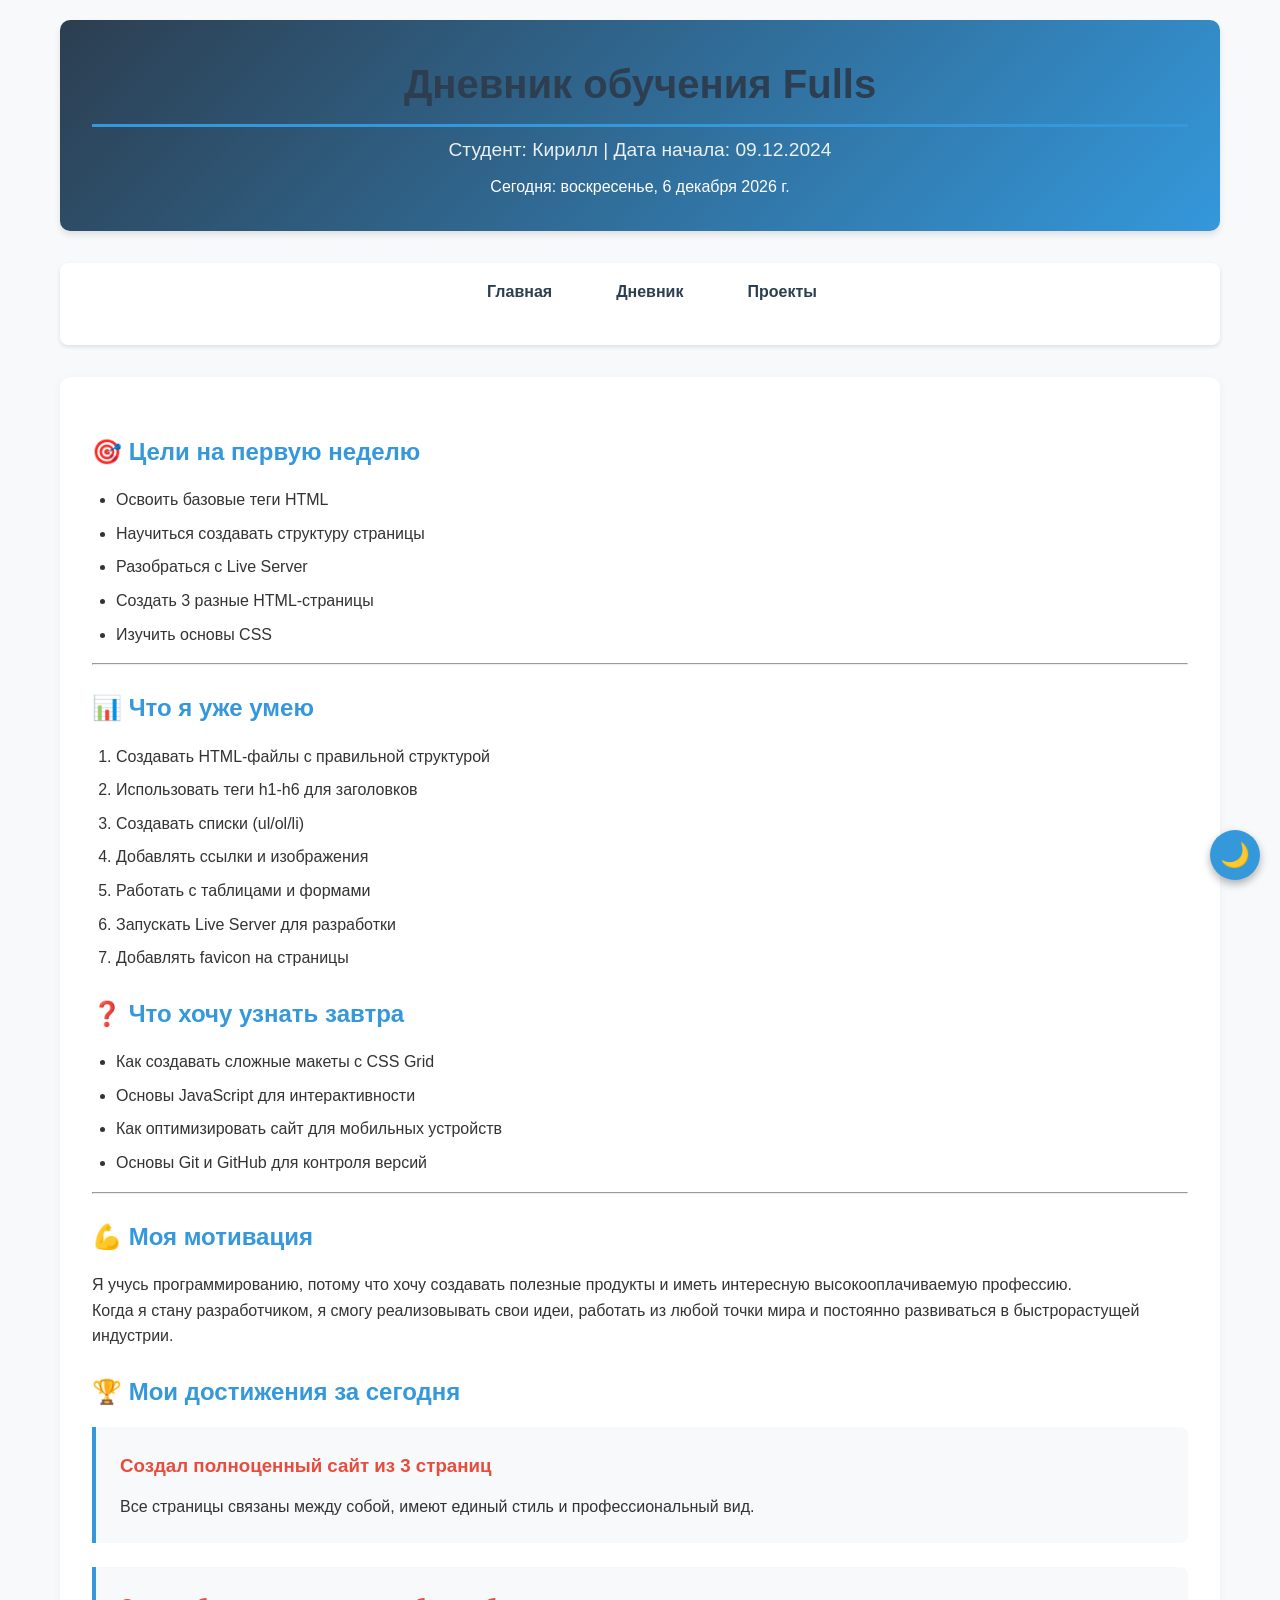
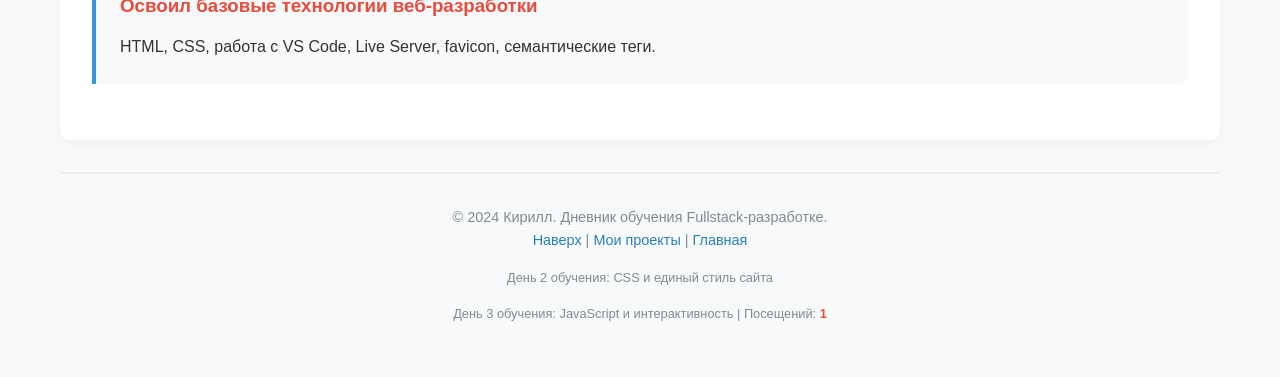
==== diary.html @ eb72606e "Мой первый сайт: HTML, CSS, JavaScript" ====
<!DOCTYPE html>
<html lang="ru">
<head>
    <meta charset="UTF-8">
    <meta name="viewport" content="width=device-width, initial-scale=1.0">
    <title>Дневник обучения Fullstack-разработке</title>
    <link rel="stylesheet" href="style.css">
    <link rel="icon" href="data:image/svg+xml,<svg xmlns=%22http://www.w3.o rg/2000/svg%22 viewBox=%220 0 100 100%22><text y=%22.9em%22 font-size=%2290%22>📘</text></svg>">
</head>
<body>
    <!-- Шапка сайта -->
  <header class="site-header">
    <h1 class="site-title">Дневник обучения Fullstack-разработке</h1>
    <p class="site-subtitle">Студент: Кирилл | Дата начала: 09.12.2024</p>
    <p style="margin-top: 0.5rem; font-size: 1rem;">Сегодня: <span class="current-date"></span></p>
</header>
    <!-- Навигационное меню -->
    <nav class="main-nav">
        <ul class="nav-list">
            <li><a href="index.html">Главная</a></li>
            <li><a href="diary.html">Дневник</a></li>
            <li><a href="projects.html">Проекты</a></li>
        </ul>
    </nav>

    <!-- Основное содержание -->
    <main class="main-content">
        <section>
            <h2>🎯 Цели на первую неделю</h2>
            <ul>
                <li>Освоить базовые теги HTML</li>
                <li>Научиться создавать структуру страницы</li>
                <li>Разобраться с Live Server</li>
                <li>Создать 3 разные HTML-страницы</li>
                <li>Изучить основы CSS</li>
            </ul>
        </section>

        <hr>

        <section>
            <h2>📊 Что я уже умею</h2>
            <ol>
                <li>Создавать HTML-файлы с правильной структурой</li>
                <li>Использовать теги h1-h6 для заголовков</li>
                <li>Создавать списки (ul/ol/li)</li>
                <li>Добавлять ссылки и изображения</li>
                <li>Работать с таблицами и формами</li>
                <li>Запускать Live Server для разработки</li>
                <li>Добавлять favicon на страницы</li>
            </ol>
        </section>

        <section>
            <h2>❓ Что хочу узнать завтра</h2>
            <ul>
                <li>Как создавать сложные макеты с CSS Grid</li>
                <li>Основы JavaScript для интерактивности</li>
                <li>Как оптимизировать сайт для мобильных устройств</li>
                <li>Основы Git и GitHub для контроля версий</li>
            </ul>
        </section>

        <hr>

        <section>
            <h2>💪 Моя мотивация</h2>
            <p>Я учусь программированию, потому что хочу создавать полезные продукты и иметь интересную высокооплачиваемую профессию.</p>
            <p>Когда я стану разработчиком, я смогу реализовывать свои идеи, работать из любой точки мира и постоянно развиваться в быстрорастущей индустрии.</p>
        </section>

        <section>
            <h2>🏆 Мои достижения за сегодня</h2>
            <div class="project-card">
                <h3>Создал полноценный сайт из 3 страниц</h3>
                <p>Все страницы связаны между собой, имеют единый стиль и профессиональный вид.</p>
            </div>
            <div class="project-card">
                <h3>Освоил базовые технологии веб-разработки</h3>
                <p>HTML, CSS, работа с VS Code, Live Server, favicon, семантические теги.</p>
            </div>
        </section>
    </main>

    <!-- Подвал сайта -->
    <footer class="site-footer">
        <p>© 2024 Кирилл. Дневник обучения Fullstack-разработке.</p>
        <p><a href="#top">Наверх</a> | <a href="projects.html">Мои проекты</a> | <a href="index.html">Главная</a></p>
        <p style="margin-top: 1rem; font-size: 0.8rem;">День 2 обучения: CSS и единый стиль сайта</p>
        <p style="margin-top: 1rem; font-size: 0.8rem;"> День 3 обучения: JavaScript и интерактивность |  Посещений: <span class="visit-counter">0</span></p>
    </footer>
     <!-- ПОДКЛЮЧЕНИЕ JAVASCRIPT -->
    <script src="script.js"></script>
</body>
</html>
---- style.css ----
/* ===== ОБЩИЕ СТИЛИ ===== */
* {
    margin: 0;
    padding: 0;
    box-sizing: border-box;
}

body {
    font-family: 'Segoe UI', Tahoma, Geneva, Verdana, sans-serif;
    line-height: 1.6;
    color: #333;
    background-color: #f8f9fa;
    max-width: 1200px;
    margin: 0 auto;
    padding: 20px;
}

/* ===== ШАПКА САЙТА ===== */
.site-header {
    background: linear-gradient(135deg, #2c3e50, #3498db);
    color: white;
    padding: 2rem;
    border-radius: 10px;
    margin-bottom: 2rem;
    text-align: center;
    box-shadow: 0 4px 6px rgba(0,0,0,0.1);
}

.site-title {
    font-size: 2.5rem;
    margin-bottom: 0.5rem;
}

.site-subtitle {
    font-size: 1.2rem;
    opacity: 0.9;
}

/* ===== НАВИГАЦИОННОЕ МЕНЮ ===== */
.main-nav {
    background: white;
    border-radius: 8px;
    padding: 1rem;
    margin-bottom: 2rem;
    box-shadow: 0 2px 4px rgba(0,0,0,0.1);
}

.nav-list {
    display: flex;
    list-style: none;
    justify-content: center;    
    gap: 2rem;
    flex-wrap: wrap;
}

.nav-list a {
    text-decoration: none;
    color: #2c3e50;
    font-weight: 600;
    padding: 0.5rem 1rem;
    border-radius: 5px;
    transition: all 0.3s ease;
}

.nav-list a:hover {
    background-color: #3498db;
    color: white;
    transform: translateY(-2px);
}

/* ===== ОСНОВНОЙ КОНТЕНТ ===== */
.main-content {
    background: white;
    padding: 2rem;
    border-radius: 10px;
    box-shadow: 0 2px 10px rgba(0,0,0,0.05);
    margin-bottom: 2rem;
}

/* ===== ЗАГОЛОВКИ ===== */
h1 {
    color: #2c3e50;
    margin-bottom: 1.5rem;
    padding-bottom: 0.5rem;
    border-bottom: 3px solid #3498db;
}

h2 {
    color: #3498db;
    margin: 1.5rem 0 1rem 0;
}

h3 {
    color: #e74c3c;
    margin: 1.2rem 0 0.8rem 0;
}

/* ===== СПИСКИ ===== */
ul, ol {
    margin-left: 1.5rem;
    margin-bottom: 1rem;
}

li {
    margin-bottom: 0.5rem;
}

/* ===== ССЫЛКИ ===== */
a {
    color: #2980b9;
    text-decoration: none;
    transition: color 0.3s;
}

a:hover {
    color: #e74c3c;
    text-decoration: underline;
}

/* ===== ТАБЛИЦЫ ===== */
table {
    width: 100%;
    border-collapse: collapse;
    margin: 1.5rem 0;
    box-shadow: 0 2px 5px rgba(0,0,0,0.1);
}

th, td {
    padding: 12px 15px;
    text-align: left;
    border-bottom: 1px solid #ddd;
}

th {
    background-color: #3498db;
    color: white;
    font-weight: 600;
}

tr:hover {
    background-color: #f5f5f5;
}

/* ===== КАРТОЧКИ ПРОЕКТОВ ===== */
.project-card {
    background: #f8f9fa;
    border-left: 4px solid #3498db;
    padding: 1.5rem;
    margin-bottom: 1.5rem;
    border-radius: 0 8px 8px 0;
}

.project-card h3 {
    margin-top: 0;
}

/* ===== ИЗОБРАЖЕНИЯ ===== */
img {
    max-width: 100%;
    height: auto;
    border-radius: 8px;
    margin: 1rem 0;
    box-shadow: 0 3px 6px rgba(0,0,0,0.1);
}

/* ===== ПОДВАЛ ===== */
.site-footer {
    text-align: center;
    padding: 2rem;
    margin-top: 2rem;
    border-top: 2px solid #eee;
    color: #7f8c8d;
    font-size: 0.9rem;
}
/* ===== АКТИВНАЯ ССЫЛКА В МЕНЮ ===== */
.nav-list a.active {
    background-color: #2c3e50;
    color: white;
    box-shadow: 0 2px 4px rgba(0,0,0,0.2);
}

.nav-list a.active:hover {
    background-color: #2c3e50;
    transform: none;
}
/* ===== ТЁМНАЯ ТЕМА ===== */
body.dark-theme {
    background-color: #1a1a1a;
    color: #f0f0f0;
}

body.dark-theme .main-content {
    background-color: #2d2d2d;
    color: #f0f0f0;
}

body.dark-theme .site-header {
    background: linear-gradient(135deg, #0d1b2a, #1b3a4b);
}

body.dark-theme .project-item {
    background-color: #2d2d2d;
    color: #f0f0f0;
}

body.dark-theme table {
    background-color: #2d2d2d;
}

body.dark-theme th {
    background-color: #1b3a4b;
}

body.dark-theme .nav-list a {
    color: #f0f0f0;
}

body.dark-theme .nav-list a:hover {
    background-color: #1b3a4b;
}

body.dark-theme .project-card {
    background-color: #252525;
}

/* Кнопка переключения темы */
.theme-switcher {
    position: fixed;
    bottom: 20px;
    right: 20px;
    background: #3498db;
    color: white;
    border: none;
    border-radius: 50%;
    width: 50px;
    height: 50px;
    cursor: pointer;
    font-size: 1.5rem;
    box-shadow: 0 4px 8px rgba(0,0,0,0.3);
    transition: all 0.3s ease;
    z-index: 1000;
}

.theme-switcher:hover {
    transform: scale(1.1);
    background: #2980b9;
}
/* ===== ФИЛЬТРЫ ПРОЕКТОВ ===== */
.filter-buttons {
    display: flex;
    gap: 0.5rem;
    flex-wrap: wrap;
}

.filter-btn {
    padding: 0.5rem 1rem;
    background: #ecf0f1;
    border: 2px solid #bdc3c7;
    border-radius: 20px;
    cursor: pointer;
    font-weight: 500;
    transition: all 0.3s ease;
}

.filter-btn:hover {
    background: #d5dbdb;
    transform: translateY(-2px);
}

.filter-btn.active {
    background: #3498db;
    color: white;
    border-color: #2980b9;
}

/* Анимация для фильтрации проектов */
.project-item {
    transition: all 0.3s ease;
}
/* ===== АДАПТИВНОСТЬ ===== */
@media (max-width: 768px) {
    body {
        padding: 10px;
    }
    
    .site-title {
        font-size: 2rem;
    }
    
    .nav-list {
        flex-direction: column;
        gap: 0.5rem;
        align-items: center;
    }
    
    .nav-list a {
        display: block;
        width: 200px;
        text-align: center;
    }
    
    .main-content {
        padding: 1rem;
    }
}
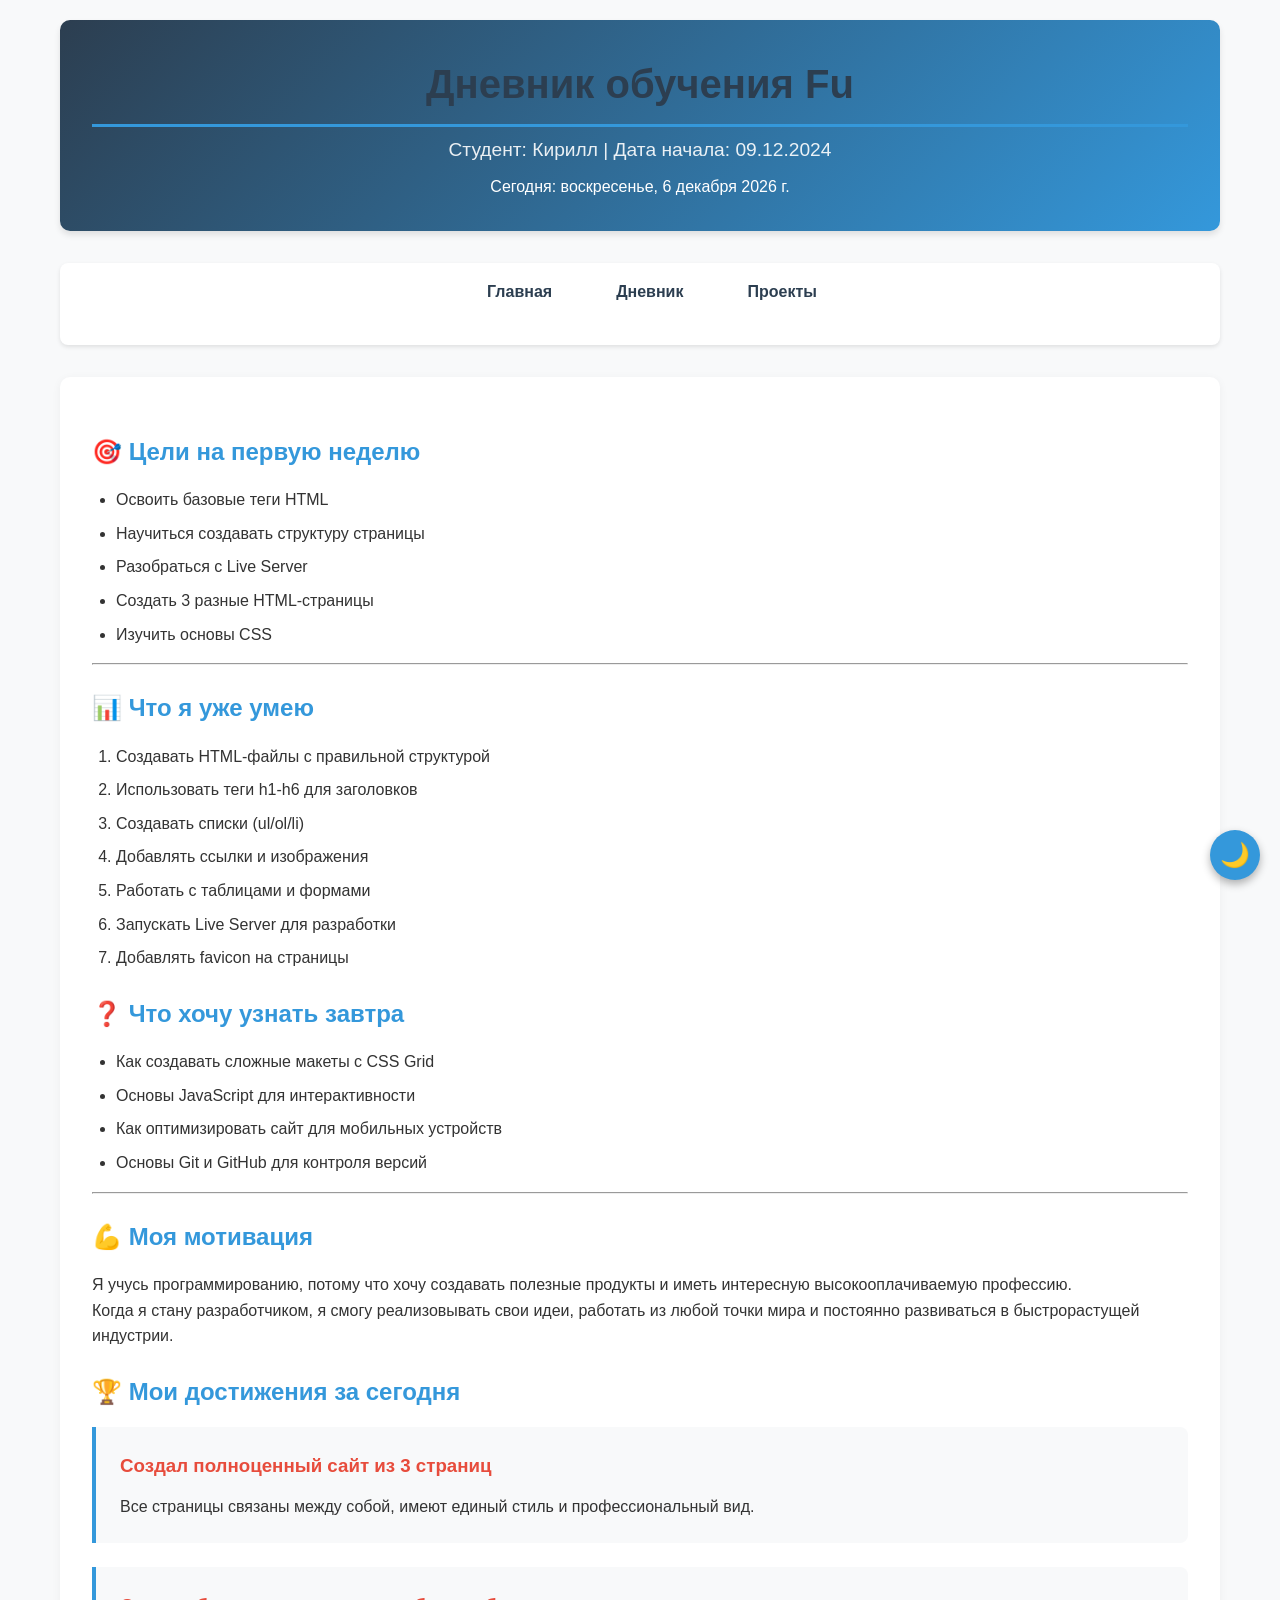
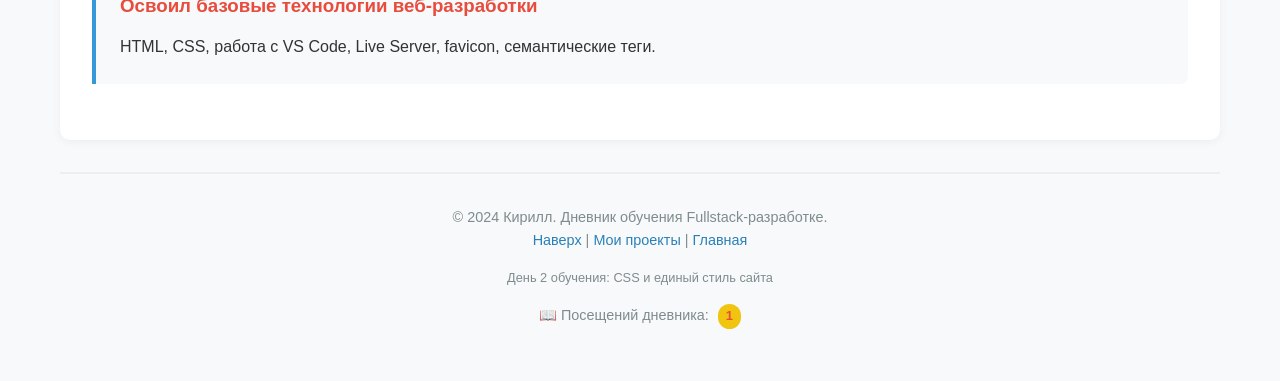
==== commit 57313bc8: "Добавили счетчики посещений на все страницы" ====
--- a/diary.html
+++ b/diary.html
@@ -87,7 +87,9 @@
         <p>© 2024 Кирилл. Дневник обучения Fullstack-разработке.</p>
         <p><a href="#top">Наверх</a> | <a href="projects.html">Мои проекты</a> | <a href="index.html">Главная</a></p>
         <p style="margin-top: 1rem; font-size: 0.8rem;">День 2 обучения: CSS и единый стиль сайта</p>
-        <p style="margin-top: 1rem; font-size: 0.8rem;"> День 3 обучения: JavaScript и интерактивность |  Посещений: <span class="visit-counter">0</span></p>
+        <p style="margin-top: 1rem; font-size: 0.9rem; color: #7f8c8d;">
+        📖 Посещений дневника: <span class="visit-counter">0</span>
+       </p>
     </footer>
      <!-- ПОДКЛЮЧЕНИЕ JAVASCRIPT -->
     <script src="script.js"></script>
--- a/style.css
+++ b/style.css
@@ -277,6 +277,44 @@
 .project-item {
     transition: all 0.3s ease;
 }
+/* ===== СТИЛИ ДЛЯ СЧЁТЧИКОВ ПОСЕЩЕНИЙ ===== */
+.visit-counter {
+    display: inline-block;
+    background: #f1c40f;
+    color: #2c3e50;
+    padding: 2px 8px;
+    border-radius: 12px;
+    font-weight: bold;
+    font-size: 0.9em;
+    margin-left: 5px;
+    animation: pulse 2s infinite;
+}
+
+@keyframes pulse {
+    0% { transform: scale(1); }
+    50% { transform: scale(1.05); }
+    100% { transform: scale(1); }
+}
+
+/* Для тёмной темы */
+body.dark-theme .visit-counter {
+    background: #f39c12;
+    color: #ecf0f1;
+}
+
+/* Автоматический счётчик */
+.auto-visit-counter {
+    animation: fadeIn 0.5s ease-out;
+}
+
+/* Стили для виджета статистики */
+.visit-stats-widget {
+    transition: transform 0.3s ease;
+}
+
+.visit-stats-widget:hover {
+    transform: translateY(-5px);
+}
 /* ===== АДАПТИВНОСТЬ ===== */
 @media (max-width: 768px) {
     body {
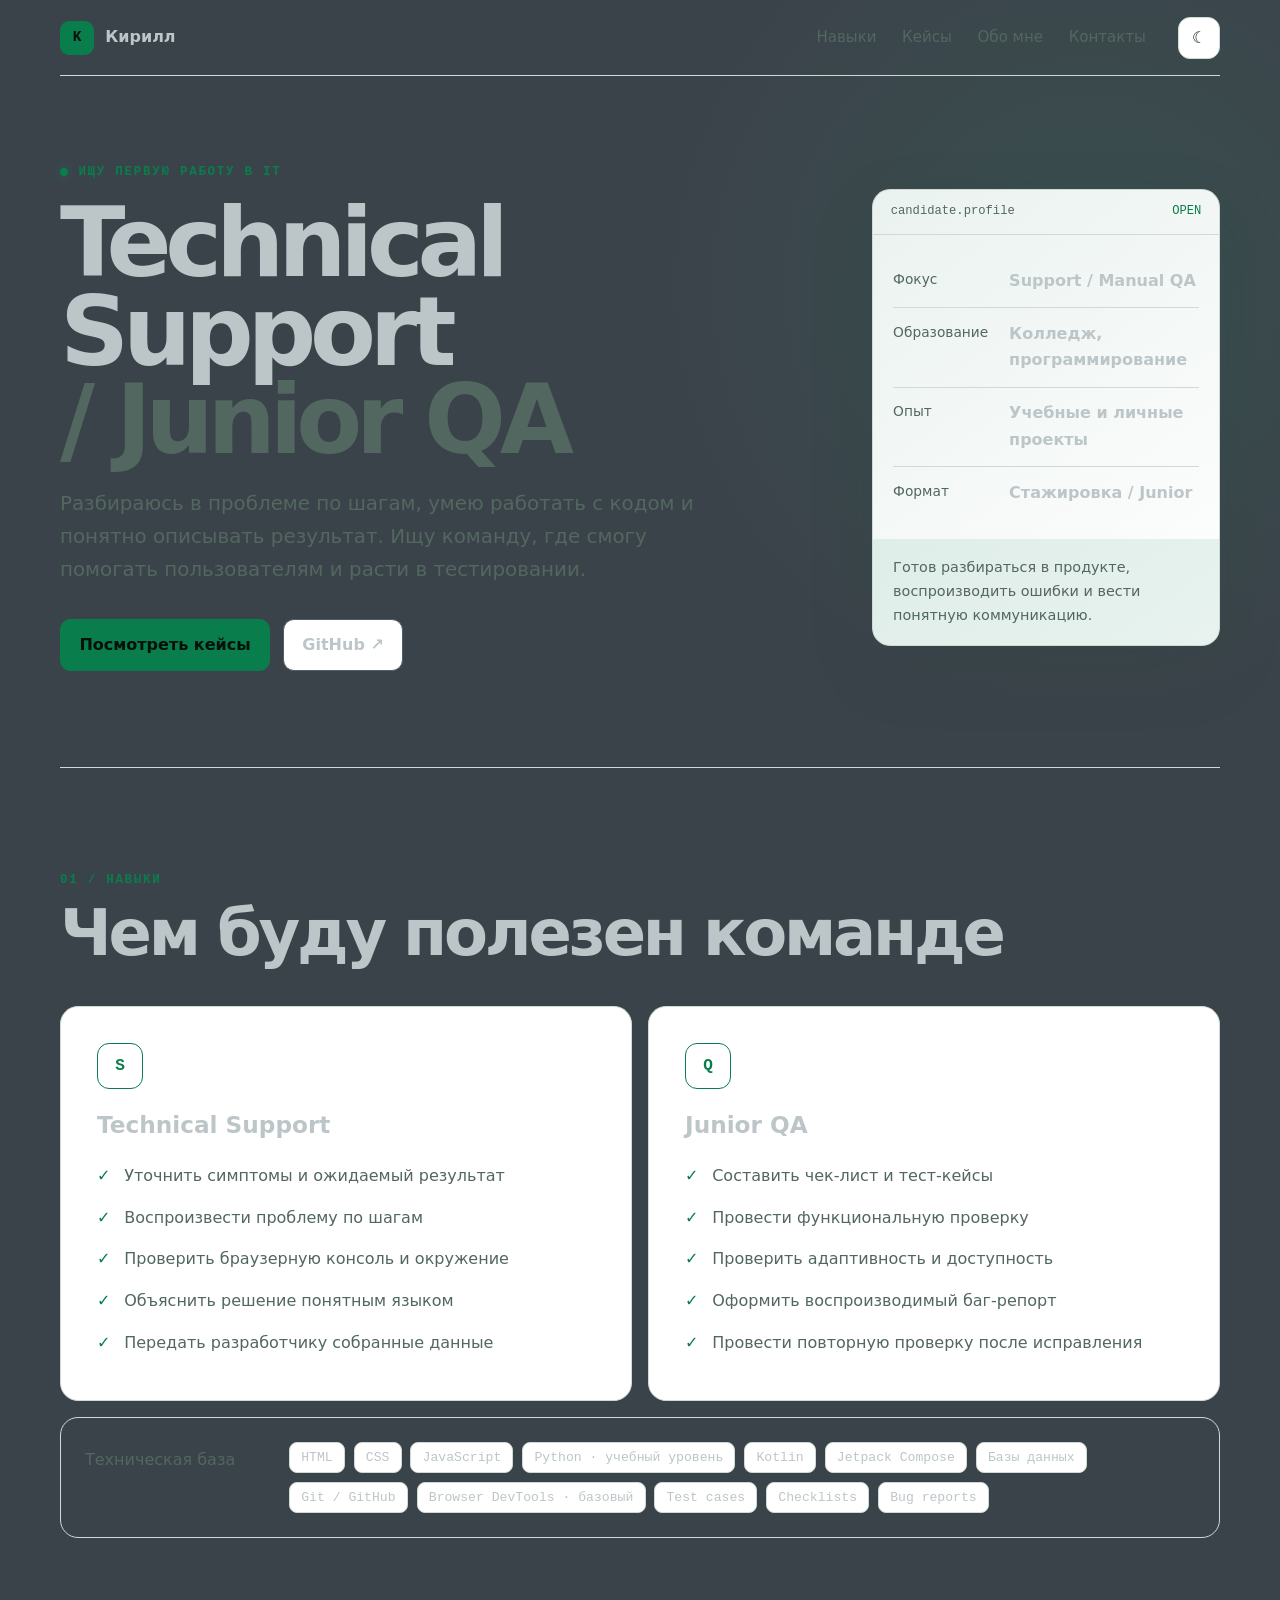
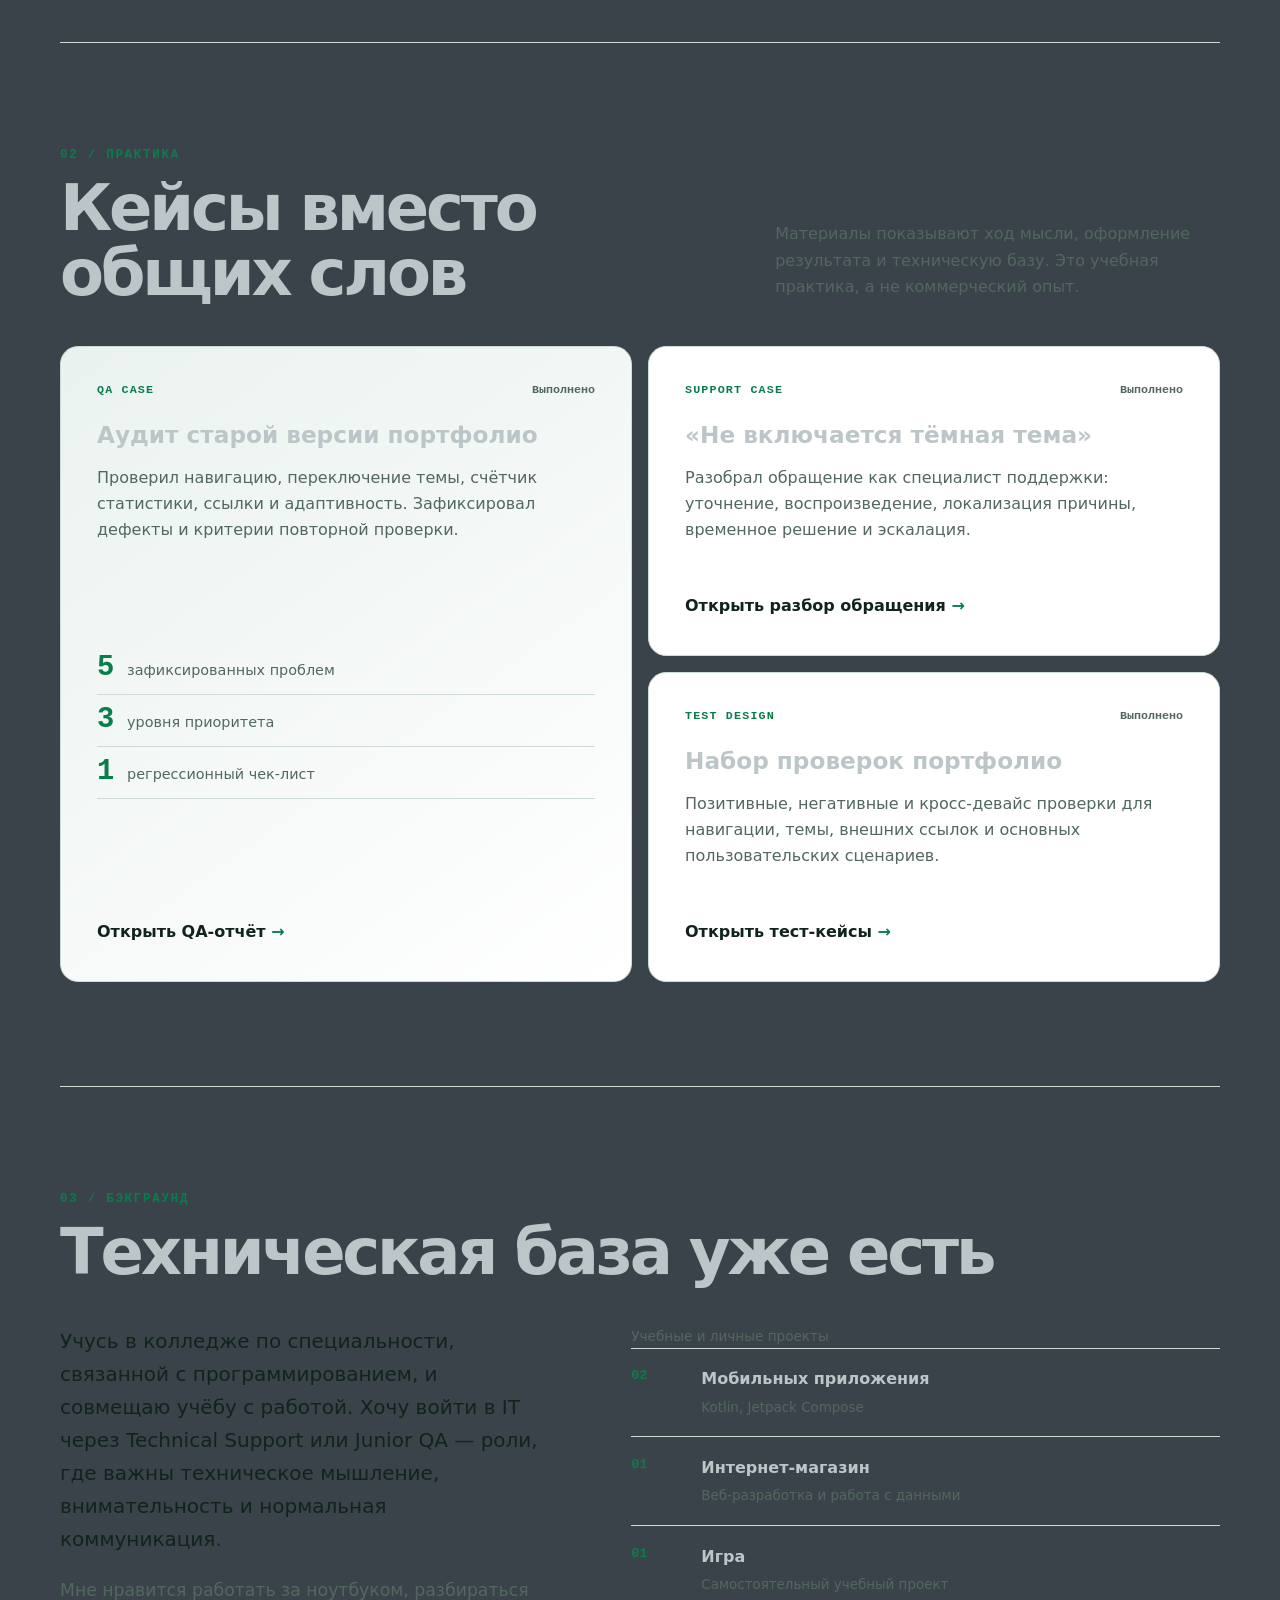
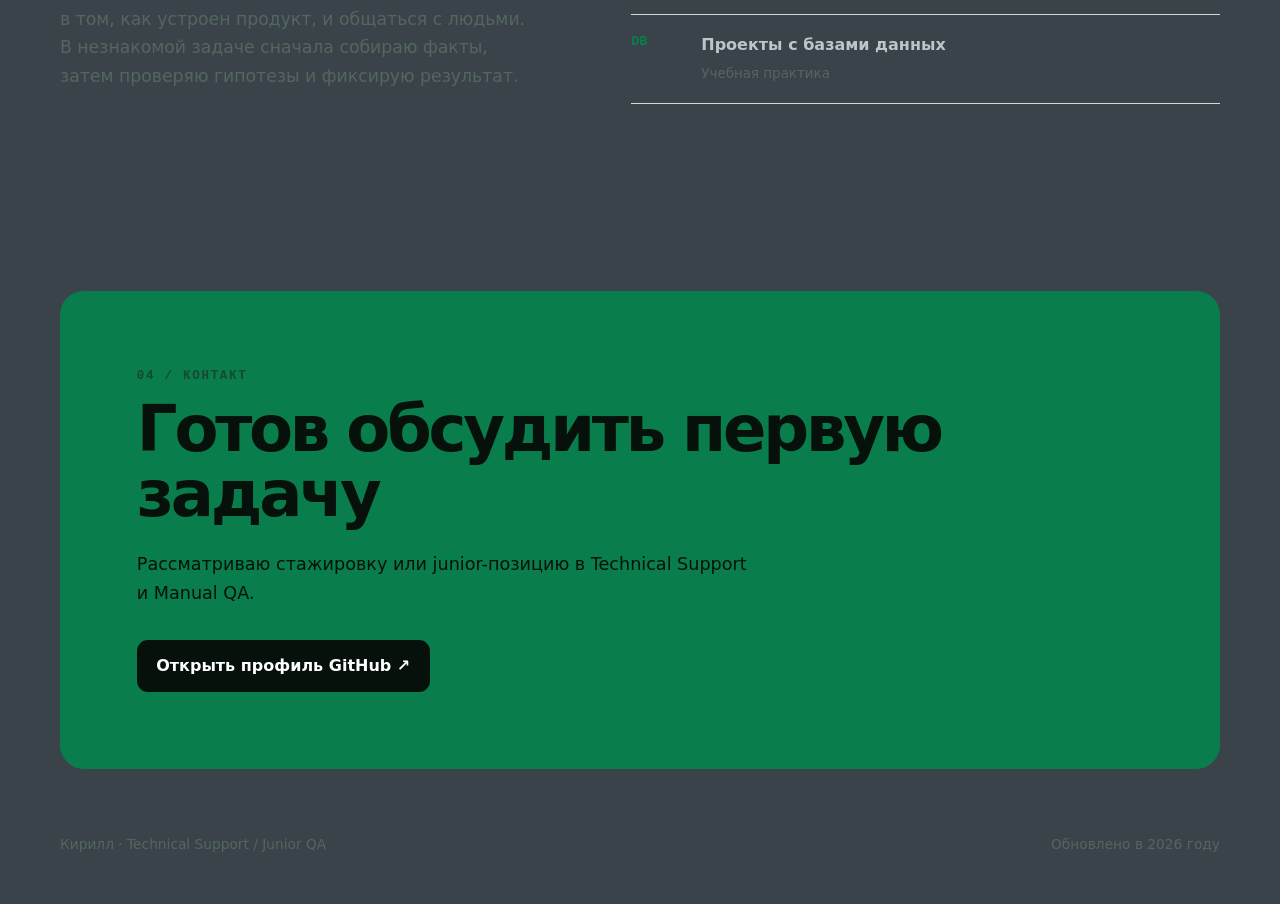
==== commit 31b25aea: "Redesign portfolio for Technical Support and Junior QA" ====
--- a/diary.html
+++ b/diary.html
@@ -1,97 +1,13 @@
-<!DOCTYPE html>
+<!doctype html>
 <html lang="ru">
 <head>
-    <meta charset="UTF-8">
-    <meta name="viewport" content="width=device-width, initial-scale=1.0">
-    <title>Дневник обучения Fullstack-разработке</title>
-    <link rel="stylesheet" href="style.css">
-    <link rel="icon" href="data:image/svg+xml,<svg xmlns=%22http://www.w3.o rg/2000/svg%22 viewBox=%220 0 100 100%22><text y=%22.9em%22 font-size=%2290%22>📘</text></svg>">
+  <meta charset="utf-8">
+  <meta name="viewport" content="width=device-width, initial-scale=1">
+  <meta http-equiv="refresh" content="0; url=index.html#background">
+  <title>Переход к разделу «Обо мне»</title>
+  <link rel="canonical" href="index.html#background">
 </head>
 <body>
-    <!-- Шапка сайта -->
-  <header class="site-header">
-    <h1 class="site-title">Дневник обучения Fullstack-разработке</h1>
-    <p class="site-subtitle">Студент: Кирилл | Дата начала: 09.12.2024</p>
-    <p style="margin-top: 0.5rem; font-size: 1rem;">Сегодня: <span class="current-date"></span></p>
-</header>
-    <!-- Навигационное меню -->
-    <nav class="main-nav">
-        <ul class="nav-list">
-            <li><a href="index.html">Главная</a></li>
-            <li><a href="diary.html">Дневник</a></li>
-            <li><a href="projects.html">Проекты</a></li>
-        </ul>
-    </nav>
-
-    <!-- Основное содержание -->
-    <main class="main-content">
-        <section>
-            <h2>🎯 Цели на первую неделю</h2>
-            <ul>
-                <li>Освоить базовые теги HTML</li>
-                <li>Научиться создавать структуру страницы</li>
-                <li>Разобраться с Live Server</li>
-                <li>Создать 3 разные HTML-страницы</li>
-                <li>Изучить основы CSS</li>
-            </ul>
-        </section>
-
-        <hr>
-
-        <section>
-            <h2>📊 Что я уже умею</h2>
-            <ol>
-                <li>Создавать HTML-файлы с правильной структурой</li>
-                <li>Использовать теги h1-h6 для заголовков</li>
-                <li>Создавать списки (ul/ol/li)</li>
-                <li>Добавлять ссылки и изображения</li>
-                <li>Работать с таблицами и формами</li>
-                <li>Запускать Live Server для разработки</li>
-                <li>Добавлять favicon на страницы</li>
-            </ol>
-        </section>
-
-        <section>
-            <h2>❓ Что хочу узнать завтра</h2>
-            <ul>
-                <li>Как создавать сложные макеты с CSS Grid</li>
-                <li>Основы JavaScript для интерактивности</li>
-                <li>Как оптимизировать сайт для мобильных устройств</li>
-                <li>Основы Git и GitHub для контроля версий</li>
-            </ul>
-        </section>
-
-        <hr>
-
-        <section>
-            <h2>💪 Моя мотивация</h2>
-            <p>Я учусь программированию, потому что хочу создавать полезные продукты и иметь интересную высокооплачиваемую профессию.</p>
-            <p>Когда я стану разработчиком, я смогу реализовывать свои идеи, работать из любой точки мира и постоянно развиваться в быстрорастущей индустрии.</p>
-        </section>
-
-        <section>
-            <h2>🏆 Мои достижения за сегодня</h2>
-            <div class="project-card">
-                <h3>Создал полноценный сайт из 3 страниц</h3>
-                <p>Все страницы связаны между собой, имеют единый стиль и профессиональный вид.</p>
-            </div>
-            <div class="project-card">
-                <h3>Освоил базовые технологии веб-разработки</h3>
-                <p>HTML, CSS, работа с VS Code, Live Server, favicon, семантические теги.</p>
-            </div>
-        </section>
-    </main>
-
-    <!-- Подвал сайта -->
-    <footer class="site-footer">
-        <p>© 2024 Кирилл. Дневник обучения Fullstack-разработке.</p>
-        <p><a href="#top">Наверх</a> | <a href="projects.html">Мои проекты</a> | <a href="index.html">Главная</a></p>
-        <p style="margin-top: 1rem; font-size: 0.8rem;">День 2 обучения: CSS и единый стиль сайта</p>
-        <p style="margin-top: 1rem; font-size: 0.9rem; color: #7f8c8d;">
-        📖 Посещений дневника: <span class="visit-counter">0</span>
-       </p>
-    </footer>
-     <!-- ПОДКЛЮЧЕНИЕ JAVASCRIPT -->
-    <script src="script.js"></script>
+  <p>Дневник заменён актуальным разделом портфолио. <a href="index.html#background">Перейти к информации о Кирилле</a>.</p>
 </body>
 </html>
